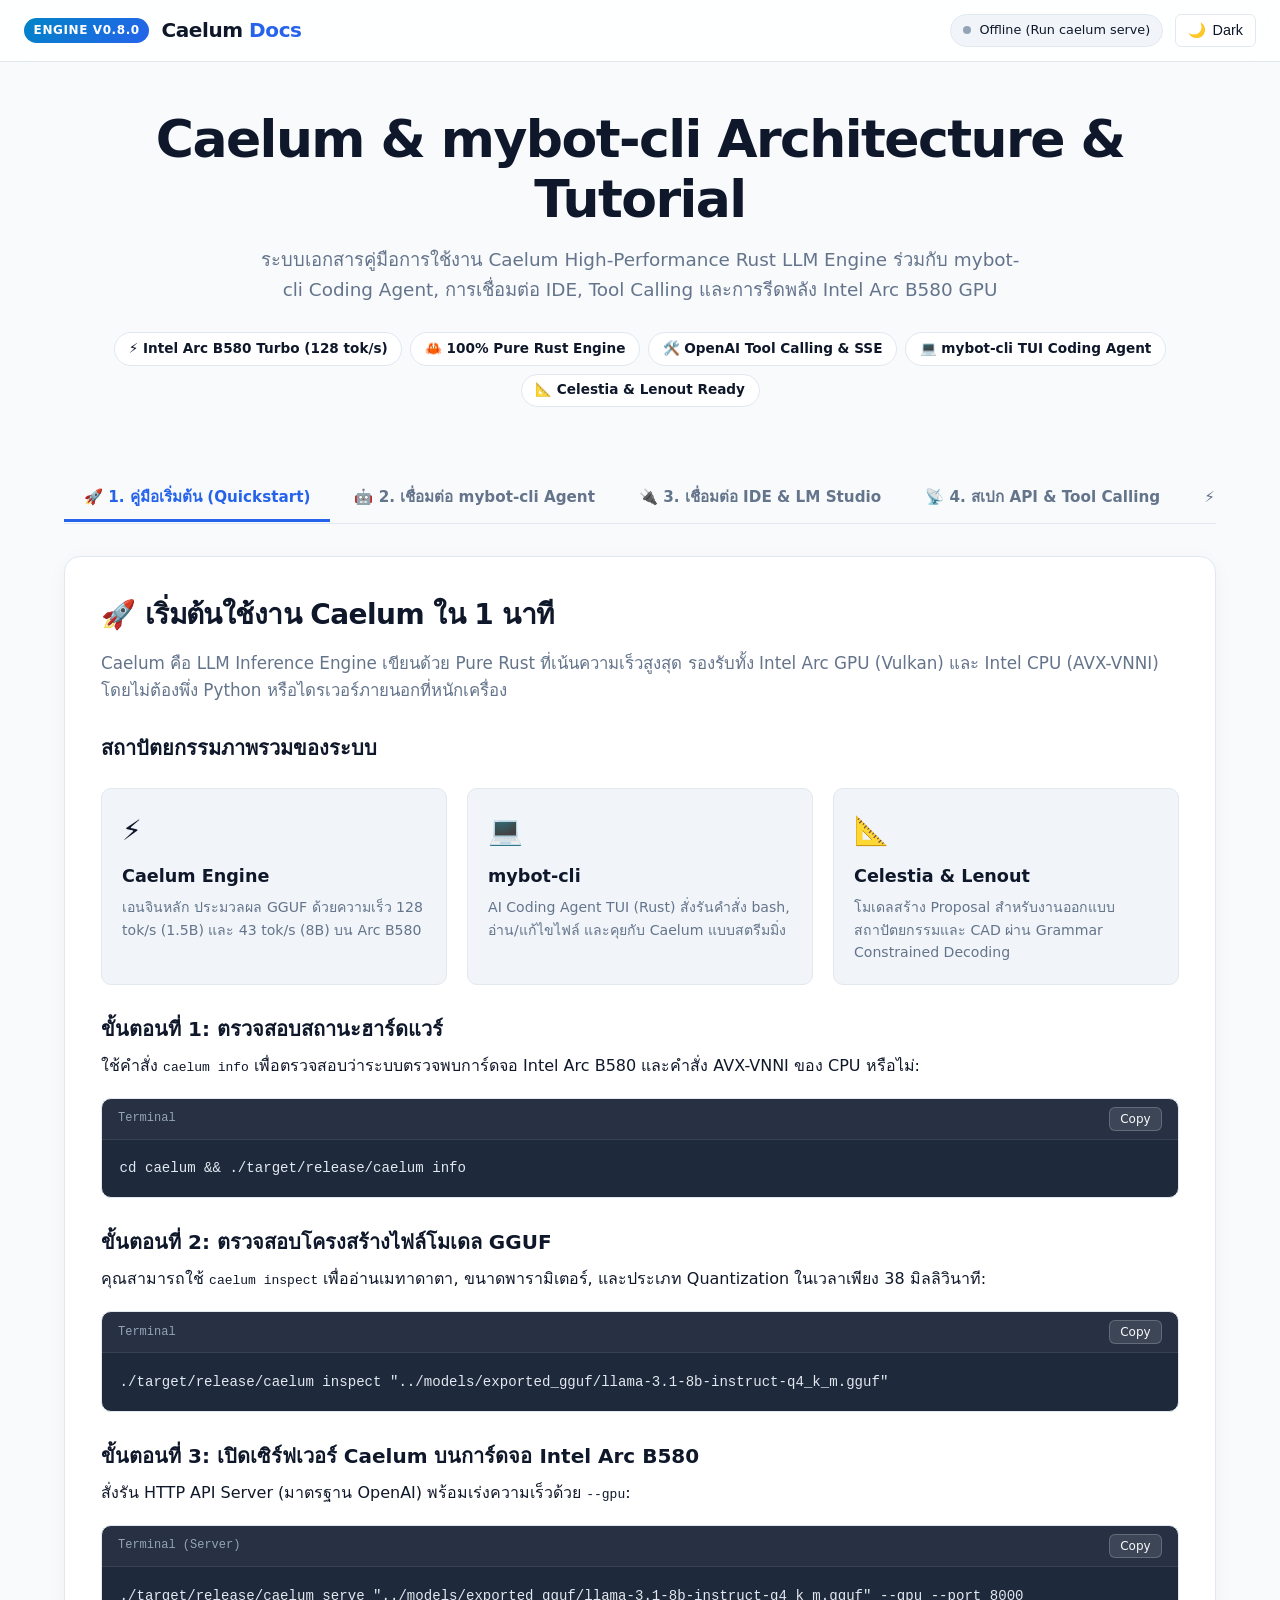
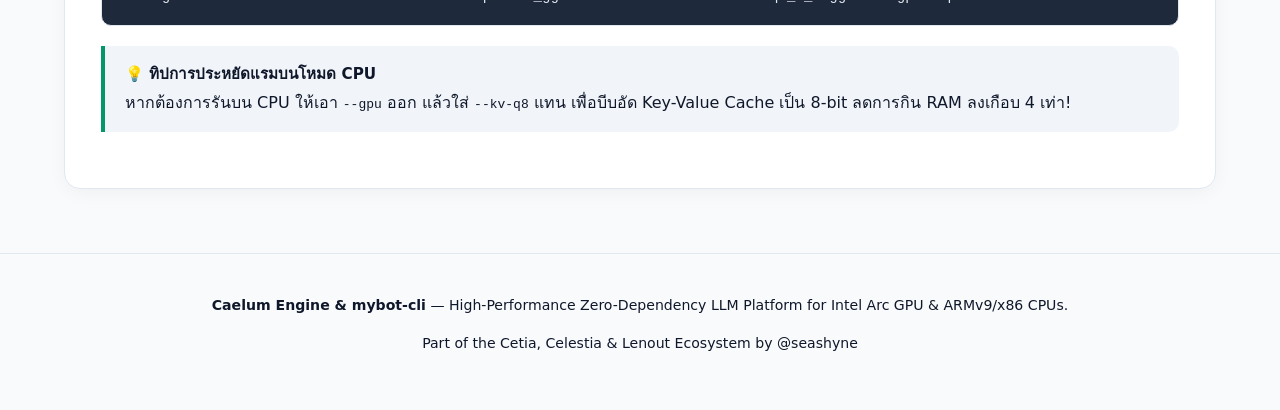
==== docs/index.html @ b551952c "feat(docs): add modern interactive web docs & playground at GET / and /docs" ====
<!DOCTYPE html>
<html lang="th">
<head>
  <meta charset="UTF-8">
  <meta name="viewport" content="width=device-width, initial-scale=1.0">
  <meta name="color-scheme" content="light dark">
  <title>Caelum & mybot-cli — ระบบเอกสารและคู่มือการใช้งาน (Docs & Tutorials)</title>
  <style>
    /* -------------------------------------------------------------
       Modern Web Guidance Compliant Styles:
       - color-scheme: light dark
       - light-dark() CSS functional tokens with custom fallbacks
       - Accessible tablist with pseudo-element indicator
       - Responsive layout, modern system typography
    ------------------------------------------------------------- */
    :root {
      --color-bg-light: #f8fafc;
      --color-bg-dark: #090d16;
      --color-surface-light: #ffffff;
      --color-surface-dark: #111827;
      --color-surface-muted-light: #f1f5f9;
      --color-surface-muted-dark: #1e293b;
      --color-border-light: #e2e8f0;
      --color-border-dark: #334155;
      
      --color-text-light: #0f172a;
      --color-text-dark: #f8fafc;
      --color-text-muted-light: #64748b;
      --color-text-muted-dark: #94a3b8;

      --color-brand-light: #2563eb;
      --color-brand-dark: #38bdf8;
      --color-accent-light: #059669;
      --color-accent-dark: #34d399;
      --color-code-bg-light: #1e293b;
      --color-code-bg-dark: #050811;

      color-scheme: light dark;
      --bg: light-dark(var(--color-bg-light), var(--color-bg-dark));
      --surface: light-dark(var(--color-surface-light), var(--color-surface-dark));
      --surface-muted: light-dark(var(--color-surface-muted-light), var(--color-surface-muted-dark));
      --border: light-dark(var(--color-border-light), var(--color-border-dark));
      --text: light-dark(var(--color-text-light), var(--color-text-dark));
      --text-muted: light-dark(var(--color-text-muted-light), var(--color-text-muted-dark));
      --brand: light-dark(var(--color-brand-light), var(--color-brand-dark));
      --accent: light-dark(var(--color-accent-light), var(--color-accent-dark));
      --code-bg: light-dark(var(--color-code-bg-light), var(--color-code-bg-dark));
      
      --radius-sm: 6px;
      --radius-md: 10px;
      --radius-lg: 16px;
      --font-sans: system-ui, -apple-system, BlinkMacSystemFont, 'Segoe UI', Roboto, 'Sukhumvit Set', 'Kanit', sans-serif;
      --font-mono: 'JetBrains Mono', 'Fira Code', ui-monospace, SFMono-Regular, Menlo, Monaco, Consolas, monospace;
    }

    [data-theme="light"] {
      color-scheme: light;
      --bg: var(--color-bg-light);
      --surface: var(--color-surface-light);
      --surface-muted: var(--color-surface-muted-light);
      --border: var(--color-border-light);
      --text: var(--color-text-light);
      --text-muted: var(--color-text-muted-light);
      --brand: var(--color-brand-light);
      --accent: var(--color-accent-light);
      --code-bg: var(--color-code-bg-light);
    }

    [data-theme="dark"] {
      color-scheme: dark;
      --bg: var(--color-bg-dark);
      --surface: var(--color-surface-dark);
      --surface-muted: var(--color-surface-muted-dark);
      --border: var(--color-border-dark);
      --text: var(--color-text-dark);
      --text-muted: var(--color-text-muted-dark);
      --brand: var(--color-brand-dark);
      --accent: var(--color-accent-dark);
      --code-bg: var(--color-code-bg-dark);
    }

    * {
      box-sizing: border-box;
      margin: 0;
      padding: 0;
    }

    body {
      background-color: var(--bg);
      color: var(--text);
      font-family: var(--font-sans);
      line-height: 1.6;
      -webkit-font-smoothing: antialiased;
      overflow-x: hidden;
    }

    /* Scrollbars */
    :root {
      --scrollbar-thumb: light-dark(#94a3b8, #475569);
      --scrollbar-track: light-dark(#f1f5f9, #0f172a);
      scrollbar-color: var(--scrollbar-thumb) var(--scrollbar-track);
    }

    /* Header Nav */
    header {
      position: sticky;
      top: 0;
      z-index: 50;
      backdrop-filter: blur(12px);
      -webkit-backdrop-filter: blur(12px);
      background-color: light-dark(rgba(255, 255, 255, 0.85), rgba(17, 24, 39, 0.85));
      border-bottom: 1px solid var(--border);
      padding: 0.85rem 1.5rem;
      display: flex;
      align-items: center;
      justify-content: space-between;
      gap: 1rem;
    }

    .brand-wrap {
      display: flex;
      align-items: center;
      gap: 0.75rem;
      text-decoration: none;
      color: inherit;
    }

    .brand-badge {
      font-size: 0.75rem;
      font-weight: 700;
      letter-spacing: 0.05em;
      text-transform: uppercase;
      padding: 0.2rem 0.6rem;
      border-radius: 9999px;
      background: linear-gradient(135deg, #0284c7, #2563eb);
      color: white;
    }

    .brand-title {
      font-size: 1.25rem;
      font-weight: 800;
      letter-spacing: -0.02em;
      display: flex;
      align-items: center;
      gap: 0.4rem;
    }

    .brand-title span {
      color: var(--brand);
    }

    .header-actions {
      display: flex;
      align-items: center;
      gap: 0.75rem;
    }

    .live-status {
      display: flex;
      align-items: center;
      gap: 0.5rem;
      font-size: 0.8rem;
      padding: 0.35rem 0.75rem;
      border-radius: 9999px;
      background-color: var(--surface-muted);
      border: 1px solid var(--border);
    }

    .status-dot {
      width: 8px;
      height: 8px;
      border-radius: 50%;
      background-color: #94a3b8;
    }

    .status-dot.online {
      background-color: #10b981;
      box-shadow: 0 0 8px #10b981;
    }

    .theme-toggle-btn {
      background: none;
      border: 1px solid var(--border);
      color: var(--text);
      cursor: pointer;
      padding: 0.45rem 0.75rem;
      border-radius: var(--radius-sm);
      font-size: 0.9rem;
      display: flex;
      align-items: center;
      gap: 0.4rem;
      background-color: var(--surface);
      transition: background-color 0.2s, border-color 0.2s;
    }
    .theme-toggle-btn:hover {
      background-color: var(--surface-muted);
    }

    /* Hero Banner */
    .hero {
      padding: 3rem 1.5rem 2rem;
      max-width: 1200px;
      margin: 0 auto;
      text-align: center;
    }

    .hero h1 {
      font-size: clamp(2rem, 5vw, 3.25rem);
      font-weight: 900;
      letter-spacing: -0.03em;
      line-height: 1.15;
      margin-bottom: 1rem;
    }

    .hero p {
      font-size: 1.15rem;
      color: var(--text-muted);
      max-width: 760px;
      margin: 0 auto 1.75rem;
    }

    .hero-tags {
      display: flex;
      justify-content: center;
      flex-wrap: wrap;
      gap: 0.5rem;
      margin-bottom: 2rem;
    }

    .hero-tag {
      font-size: 0.85rem;
      font-weight: 600;
      padding: 0.3rem 0.85rem;
      border-radius: 9999px;
      background-color: var(--surface);
      border: 1px solid var(--border);
    }

    /* Main Container & Layout */
    .container {
      max-width: 1200px;
      margin: 0 auto;
      padding: 0 1.5rem 4rem;
    }

    /* Tabbed Navigation (Modern Web Guidance Compliant) */
    .tabs-wrapper {
      margin-bottom: 2rem;
    }

    [role="tablist"] {
      display: flex;
      gap: 0.25rem;
      border-bottom: 1px solid var(--border);
      overflow-x: auto;
      scrollbar-width: none;
      padding-bottom: 1px;
    }
    [role="tablist"]::-webkit-scrollbar {
      display: none;
    }

    [role="tab"] {
      position: relative;
      background: none;
      border: none;
      color: var(--text-muted);
      font-family: inherit;
      font-size: 0.95rem;
      font-weight: 600;
      padding: 0.85rem 1.25rem;
      cursor: pointer;
      white-space: nowrap;
      transition: color 0.15s ease;
      border-radius: var(--radius-sm) var(--radius-sm) 0 0;
    }

    [role="tab"]:hover {
      color: var(--text);
    }

    [role="tab"][aria-selected="true"] {
      color: var(--brand);
    }

    /* WCAG 1.4.1 Compliant Underline (Border pseudo-element) */
    [role="tab"][aria-selected="true"]::after {
      content: "";
      position: absolute;
      inset: auto 0 0;
      border-block-end: 3px solid var(--brand);
    }

    /* Tab Panels */
    [role="tabpanel"] {
      display: block;
    }
    [role="tabpanel"][hidden] {
      display: none;
    }

    .panel-inner {
      background-color: var(--surface);
      border: 1px solid var(--border);
      border-radius: var(--radius-lg);
      padding: 2.25rem;
      box-shadow: 0 4px 20px -2px rgba(0, 0, 0, 0.05);
    }

    /* Content Typography & Elements */
    h2 {
      font-size: 1.75rem;
      font-weight: 800;
      margin-bottom: 0.75rem;
      letter-spacing: -0.02em;
    }

    h3 {
      font-size: 1.25rem;
      font-weight: 700;
      margin: 1.75rem 0 0.5rem;
      display: flex;
      align-items: center;
      gap: 0.5rem;
    }

    p {
      margin-bottom: 1rem;
      color: var(--text);
    }

    .lead-text {
      font-size: 1.05rem;
      color: var(--text-muted);
      margin-bottom: 1.5rem;
    }

    ul, ol {
      margin-left: 1.5rem;
      margin-bottom: 1.25rem;
    }
    li {
      margin-bottom: 0.4rem;
    }

    /* Code Blocks with Copy Button */
    .code-box {
      position: relative;
      margin: 1.2rem 0;
      border-radius: var(--radius-md);
      background-color: var(--code-bg);
      border: 1px solid var(--border);
      overflow: hidden;
    }

    .code-header {
      display: flex;
      align-items: center;
      justify-content: space-between;
      padding: 0.5rem 1rem;
      background-color: rgba(255, 255, 255, 0.04);
      border-bottom: 1px solid rgba(255, 255, 255, 0.08);
      font-family: var(--font-mono);
      font-size: 0.75rem;
      color: #94a3b8;
    }

    .code-box pre {
      padding: 1.1rem;
      overflow-x: auto;
      font-family: var(--font-mono);
      font-size: 0.88rem;
      line-height: 1.6;
      color: #e2e8f0;
    }

    .copy-btn {
      background: rgba(255, 255, 255, 0.1);
      border: 1px solid rgba(255, 255, 255, 0.2);
      color: #f8fafc;
      font-size: 0.75rem;
      font-family: var(--font-sans);
      padding: 0.25rem 0.65rem;
      border-radius: var(--radius-sm);
      cursor: pointer;
      transition: all 0.15s ease;
    }
    .copy-btn:hover {
      background: rgba(255, 255, 255, 0.2);
    }
    .copy-btn.copied {
      background: #10b981;
      border-color: #10b981;
      color: white;
    }

    /* Info Callouts / Notes */
    .callout {
      border-left: 4px solid var(--brand);
      background-color: var(--surface-muted);
      padding: 1rem 1.25rem;
      border-radius: 0 var(--radius-md) var(--radius-md) 0;
      margin: 1.25rem 0;
    }
    .callout.tip {
      border-left-color: var(--accent);
    }
    .callout.warning {
      border-left-color: #f59e0b;
    }
    .callout-title {
      font-weight: 700;
      font-size: 0.95rem;
      margin-bottom: 0.25rem;
    }

    /* Tables */
    .table-wrap {
      overflow-x: auto;
      margin: 1.5rem 0;
      border: 1px solid var(--border);
      border-radius: var(--radius-md);
    }
    table {
      width: 100%;
      border-collapse: collapse;
      font-size: 0.92rem;
      text-align: left;
    }
    th, td {
      padding: 0.85rem 1rem;
      border-bottom: 1px solid var(--border);
    }
    th {
      background-color: var(--surface-muted);
      font-weight: 700;
    }
    tr:last-child td {
      border-bottom: none;
    }

    /* Cards Grid */
    .cards-grid {
      display: grid;
      grid-template-columns: repeat(auto-fit, minmax(280px, 1fr));
      gap: 1.25rem;
      margin: 1.5rem 0;
    }

    .card {
      background-color: var(--surface-muted);
      border: 1px solid var(--border);
      border-radius: var(--radius-md);
      padding: 1.25rem;
      transition: transform 0.2s, box-shadow 0.2s;
    }
    .card:hover {
      transform: translateY(-2px);
      box-shadow: 0 6px 16px -2px rgba(0, 0, 0, 0.08);
    }
    .card-icon {
      font-size: 1.75rem;
      margin-bottom: 0.5rem;
    }
    .card-title {
      font-weight: 700;
      font-size: 1.1rem;
      margin-bottom: 0.4rem;
    }
    .card-desc {
      font-size: 0.88rem;
      color: var(--text-muted);
    }

    /* Live Playground Tab Styles */
    .playground-box {
      display: grid;
      grid-template-columns: 1fr 1fr;
      gap: 1.5rem;
      margin-top: 1.5rem;
    }
    @media (max-width: 860px) {
      .playground-box {
        grid-template-columns: 1fr;
      }
    }

    .pg-form {
      display: flex;
      flex-direction: column;
      gap: 1rem;
    }
    .pg-label {
      font-size: 0.85rem;
      font-weight: 700;
      color: var(--text-muted);
      text-transform: uppercase;
      letter-spacing: 0.05em;
    }
    .pg-input, .pg-textarea {
      width: 100%;
      padding: 0.75rem;
      border-radius: var(--radius-sm);
      border: 1px solid var(--border);
      background-color: var(--surface-muted);
      color: var(--text);
      font-family: inherit;
      font-size: 0.95rem;
    }
    .pg-textarea {
      min-height: 120px;
      resize: vertical;
      font-family: var(--font-mono);
      font-size: 0.88rem;
    }
    .pg-btn {
      background: linear-gradient(135deg, #2563eb, #0284c7);
      color: white;
      border: none;
      padding: 0.8rem 1.5rem;
      border-radius: var(--radius-sm);
      font-weight: 700;
      cursor: pointer;
      display: flex;
      align-items: center;
      justify-content: center;
      gap: 0.5rem;
      transition: opacity 0.2s;
    }
    .pg-btn:hover {
      opacity: 0.9;
    }
    .pg-btn:disabled {
      opacity: 0.5;
      cursor: not-allowed;
    }

    .pg-output {
      display: flex;
      flex-direction: column;
      background-color: var(--code-bg);
      border: 1px solid var(--border);
      border-radius: var(--radius-md);
      padding: 1rem;
      min-height: 250px;
      max-height: 420px;
      overflow-y: auto;
      color: #f8fafc;
      font-family: var(--font-mono);
      font-size: 0.88rem;
      white-space: pre-wrap;
    }

    .badge-pill {
      display: inline-block;
      padding: 0.2rem 0.5rem;
      border-radius: 4px;
      font-size: 0.75rem;
      font-weight: 700;
      background-color: rgba(37, 99, 235, 0.15);
      color: var(--brand);
    }
    .badge-pill.green {
      background-color: rgba(16, 185, 129, 0.15);
      color: var(--accent);
    }

    /* Footer */
    footer {
      border-top: 1px solid var(--border);
      padding: 2.5rem 1.5rem;
      text-align: center;
      font-size: 0.88rem;
      color: var(--text-muted);
    }
  </style>
</head>
<body>

  <!-- Header -->
  <header>
    <a href="#" class="brand-wrap">
      <span class="brand-badge">Engine v0.8.0</span>
      <div class="brand-title">Caelum <span>Docs</span></div>
    </a>
    <div class="header-actions">
      <div class="live-status" id="server-status-pill">
        <span class="status-dot" id="status-dot"></span>
        <span id="status-text">Checking Caelum...</span>
      </div>
      <button type="button" class="theme-toggle-btn" id="theme-btn" aria-label="Toggle theme">
        <span id="theme-icon">🌙</span> <span id="theme-text">Dark</span>
      </button>
    </div>
  </header>

  <!-- Hero -->
  <section class="hero">
    <h1>Caelum & mybot-cli Architecture & Tutorial</h1>
    <p>ระบบเอกสารคู่มือการใช้งาน Caelum High-Performance Rust LLM Engine ร่วมกับ mybot-cli Coding Agent, การเชื่อมต่อ IDE, Tool Calling และการรีดพลัง Intel Arc B580 GPU</p>
    <div class="hero-tags">
      <span class="hero-tag">⚡ Intel Arc B580 Turbo (128 tok/s)</span>
      <span class="hero-tag">🦀 100% Pure Rust Engine</span>
      <span class="hero-tag">🛠️ OpenAI Tool Calling & SSE</span>
      <span class="hero-tag">💻 mybot-cli TUI Coding Agent</span>
      <span class="hero-tag">📐 Celestia & Lenout Ready</span>
    </div>
  </section>

  <!-- Main Tabs Interface -->
  <main class="container">
    <div class="tabs-wrapper">
      <div role="tablist" aria-label="Documentation Navigation">
        <button type="button" role="tab" id="tab-quickstart" aria-selected="true" focusgroupstart>🚀 1. คู่มือเริ่มต้น (Quickstart)</button>
        <button type="button" role="tab" id="tab-mybot" aria-selected="false">🤖 2. เชื่อมต่อ mybot-cli Agent</button>
        <button type="button" role="tab" id="tab-ides" aria-selected="false">🔌 3. เชื่อมต่อ IDE & LM Studio</button>
        <button type="button" role="tab" id="tab-api" aria-selected="false">📡 4. สเปก API & Tool Calling</button>
        <button type="button" role="tab" id="tab-gpu" aria-selected="false">⚡ 5. เทคนิค Intel Arc B580</button>
        <button type="button" role="tab" id="tab-playground" aria-selected="false">🧪 6. Live API Playground</button>
      </div>
    </div>

    <!-- Panel 1: Quickstart -->
    <div role="tabpanel" id="panel-quickstart" aria-labelledby="tab-quickstart">
      <div class="panel-inner">
        <h2>🚀 เริ่มต้นใช้งาน Caelum ใน 1 นาที</h2>
        <p class="lead-text">Caelum คือ LLM Inference Engine เขียนด้วย Pure Rust ที่เน้นความเร็วสูงสุด รองรับทั้ง Intel Arc GPU (Vulkan) และ Intel CPU (AVX-VNNI) โดยไม่ต้องพึ่ง Python หรือไดรเวอร์ภายนอกที่หนักเครื่อง</p>

        <h3>สถาปัตยกรรมภาพรวมของระบบ</h3>
        <div class="cards-grid">
          <div class="card">
            <div class="card-icon">⚡</div>
            <div class="card-title">Caelum Engine</div>
            <div class="card-desc">เอนจินหลัก ประมวลผล GGUF ด้วยความเร็ว 128 tok/s (1.5B) และ 43 tok/s (8B) บน Arc B580</div>
          </div>
          <div class="card">
            <div class="card-icon">💻</div>
            <div class="card-title">mybot-cli</div>
            <div class="card-desc">AI Coding Agent TUI (Rust) สั่งรันคำสั่ง bash, อ่าน/แก้ไขไฟล์ และคุยกับ Caelum แบบสตรีมมิ่ง</div>
          </div>
          <div class="card">
            <div class="card-icon">📐</div>
            <div class="card-title">Celestia & Lenout</div>
            <div class="card-desc">โมเดลสร้าง Proposal สำหรับงานออกแบบสถาปัตยกรรมและ CAD ผ่าน Grammar Constrained Decoding</div>
          </div>
        </div>

        <h3>ขั้นตอนที่ 1: ตรวจสอบสถานะฮาร์ดแวร์</h3>
        <p>ใช้คำสั่ง <code>caelum info</code> เพื่อตรวจสอบว่าระบบตรวจพบการ์ดจอ Intel Arc B580 และคำสั่ง AVX-VNNI ของ CPU หรือไม่:</p>
        <div class="code-box">
          <div class="code-header">
            <span>Terminal</span>
            <button type="button" class="copy-btn" data-code="cd caelum && ./target/release/caelum info">Copy</button>
          </div>
          <pre>cd caelum && ./target/release/caelum info</pre>
        </div>

        <h3>ขั้นตอนที่ 2: ตรวจสอบโครงสร้างไฟล์โมเดล GGUF</h3>
        <p>คุณสามารถใช้ <code>caelum inspect</code> เพื่ออ่านเมทาดาตา, ขนาดพารามิเตอร์, และประเภท Quantization ในเวลาเพียง 38 มิลลิวินาที:</p>
        <div class="code-box">
          <div class="code-header">
            <span>Terminal</span>
            <button type="button" class="copy-btn" data-code="./target/release/caelum inspect &quot;../models/exported_gguf/llama-3.1-8b-instruct-q4_k_m.gguf&quot;">Copy</button>
          </div>
          <pre>./target/release/caelum inspect "../models/exported_gguf/llama-3.1-8b-instruct-q4_k_m.gguf"</pre>
        </div>

        <h3>ขั้นตอนที่ 3: เปิดเซิร์ฟเวอร์ Caelum บนการ์ดจอ Intel Arc B580</h3>
        <p>สั่งรัน HTTP API Server (มาตรฐาน OpenAI) พร้อมเร่งความเร็วด้วย <code>--gpu</code>:</p>
        <div class="code-box">
          <div class="code-header">
            <span>Terminal (Server)</span>
            <button type="button" class="copy-btn" data-code="./target/release/caelum serve &quot;../models/exported_gguf/llama-3.1-8b-instruct-q4_k_m.gguf&quot; --gpu --port 8000">Copy</button>
          </div>
          <pre>./target/release/caelum serve "../models/exported_gguf/llama-3.1-8b-instruct-q4_k_m.gguf" --gpu --port 8000</pre>
        </div>
        <div class="callout tip">
          <div class="callout-title">💡 ทิปการประหยัดแรมบนโหมด CPU</div>
          หากต้องการรันบน CPU ให้เอา <code>--gpu</code> ออก แล้วใส่ <code>--kv-q8</code> แทน เพื่อบีบอัด Key-Value Cache เป็น 8-bit ลดการกิน RAM ลงเกือบ 4 เท่า!
        </div>
      </div>
    </div>

    <!-- Panel 2: mybot-cli -->
    <div role="tabpanel" id="panel-mybot" aria-labelledby="tab-mybot" hidden>
      <div class="panel-inner">
        <h2>🤖 การใช้งานร่วมกับ mybot-cli (Local AI Coding Agent)</h2>
        <p class="lead-text">เมื่อจับคู่ <strong>Caelum Engine</strong> เข้ากับ <strong>mybot-cli</strong> คุณจะได้สแต็ก AI Coding Agent ที่เป็น <strong>100% Pure Rust</strong> ทั้งหมด ทำงานแบบออฟไลน์ 100% ไม่เสียค่า Token และปลอดภัยต่อข้อมูลของคุณ</p>

        <h3>ขั้นตอนการเชื่อมต่อใน 2 สเต็ป</h3>
        <ol>
          <li><strong>ตั้งค่า Provider ใน <code>~/.mybot/config.toml</code>:</strong></li>
        </ol>
        <div class="code-box">
          <div class="code-header">
            <span>~/.mybot/config.toml</span>
            <button type="button" class="copy-btn" data-code="[providers.caelum]
kind = &quot;openai&quot;
base_url = &quot;http://127.0.0.1:8000/v1&quot;
model = &quot;llama-3.1-8b-instruct&quot;">Copy</button>
          </div>
          <pre>[providers.caelum]
kind = "openai"
base_url = "http://127.0.0.1:8000/v1"
model = "llama-3.1-8b-instruct"</pre>
        </div>

        <ol start="2">
          <li><strong>เปิดใช้งาน mybot ในโฟลเดอร์โปรเจกต์ของคุณ:</strong></li>
        </ol>
        <div class="code-box">
          <div class="code-header">
            <span>Terminal</span>
            <button type="button" class="copy-btn" data-code="mybot --model caelum/llama-3.1-8b-instruct">Copy</button>
          </div>
          <pre>mybot --model caelum/llama-3.1-8b-instruct</pre>
        </div>

        <h3>ความสามารถเด่นเมื่อใช้งาน Caelum + mybot</h3>
        <ul>
          <li><strong>Agentic Tool Calling:</strong> Caelum รองรับ OpenAI Function Calling เต็มรูปแบบ ทำให้ <code>mybot</code> สามารถสั่ง <code>read</code>, <code>write</code>, <code>edit</code>, และ <code>bash</code> ในเครื่องได้แบบอัตโนมัติ</li>
          <li><strong>Interactive TUI:</strong> หน้าจอเทอร์มินัลสวยงามด้วย Ratatui พร้อม Syntax Highlighting สำหรับบล็อกโค้ด</li>
          <li><strong>Context Compaction:</strong> พิมพ์ <code>/compact</code> เมื่อคุยยาว เพื่อให้โมเดลสรุปบริบทและลดขนาด Session</li>
          <li><strong>MCP Protocol:</strong> รองรับการเชื่อมต่อกับ Model Context Protocol Servers ภายนอกได้ทันที</li>
        </ul>
      </div>
    </div>

    <!-- Panel 3: IDEs & LM Studio -->
    <div role="tabpanel" id="panel-ides" aria-labelledby="tab-ides" hidden>
      <div class="panel-inner">
        <h2>🔌 การเชื่อมต่อ IDEs, Cline, WebUI และ LM Studio</h2>
        <p class="lead-text">Caelum ปฏิบัติตามมาตรฐาน OpenAI API Specification 100% จึงสามารถนำไปเชื่อมต่อกับโปรแกรมหรือเครื่องมือพัฒนาซอฟต์แวร์ได้ทันที</p>

        <h3>1. เชื่อมต่อกับ Cline / Roo Code / OpenCode / Continue.dev</h3>
        <p>ในหน้าตั้งค่า Provider ของ Extension ใน VS Code หรือ IDE:</p>
        <div class="table-wrap">
          <table>
            <thead>
              <tr>
                <th>ฟิลด์ตั้งค่า</th>
                <th>ค่าที่ต้องระบุ</th>
                <th>คำอธิบาย</th>
              </tr>
            </thead>
            <tbody>
              <tr>
                <td><strong>API Provider</strong></td>
                <td><code>OpenAI Compatible</code></td>
                <td>เลือกโหมดมาตรฐาน OpenAI</td>
              </tr>
              <tr>
                <td><strong>Base URL</strong></td>
                <td><code>http://127.0.0.1:8000/v1</code></td>
                <td>ที่อยู่เซิร์ฟเวอร์ Caelum (หรือพอร์ตที่คุณตั้ง)</td>
              </tr>
              <tr>
                <td><strong>API Key</strong></td>
                <td><code>not-needed</code></td>
                <td>ใส่อะไรก็ได้ Caelum ไม่บังคับคีย์ภายในเครื่อง</td>
              </tr>
              <tr>
                <td><strong>Model ID</strong></td>
                <td><code>llama-3.1-8b</code></td>
                <td>ระบุชื่อโมเดลที่ต้องการ</td>
              </tr>
            </tbody>
          </table>
        </div>

        <h3>2. ใช้งานแทน LM Studio Local Server (พอร์ต 1234)</h3>
        <p>หากคุณมีโปรแกรมที่เคยตั้งค่าเชื่อมต่อกับ LM Studio ที่พอร์ต <code>1234</code> คุณสามารถสั่งให้ Caelum รันแทนที่ได้ทันที:</p>
        <div class="code-box">
          <div class="code-header">
            <span>Terminal</span>
            <button type="button" class="copy-btn" data-code="./target/release/caelum serve &quot;/run/media/seashyne/Project/My Artificial Intelligence/Chat AI/LM Studio/Models/lmstudio-community/Qwen3.5-9B-GGUF/Qwen3.5-9B-Q4_K_M.gguf&quot; --gpu --port 1234">Copy</button>
          </div>
          <pre>./target/release/caelum serve "/run/media/seashyne/Project/My Artificial Intelligence/Chat AI/LM Studio/Models/lmstudio-community/Qwen3.5-9B-GGUF/Qwen3.5-9B-Q4_K_M.gguf" --gpu --port 1234</pre>
        </div>

        <h3>3. เชื่อมต่อผ่าน Python (OpenAI Official SDK)</h3>
        <div class="code-box">
          <div class="code-header">
            <span>python_client.py</span>
            <button type="button" class="copy-btn" data-code="from openai import OpenAI

client = OpenAI(base_url=&quot;http://127.0.0.1:8000/v1&quot;, api_key=&quot;not-needed&quot;)

stream = client.chat.completions.create(
    model=&quot;llama-3.1-8b&quot;,
    messages=[{&quot;role&quot;: &quot;user&quot;, &quot;content&quot;: &quot;เขียนตัวอย่างโค้ด Rust สำหรับ Multi-threading&quot;}],
    stream=True,
)

for chunk in stream:
    print(chunk.choices[0].delta.content or &quot;&quot;, end=&quot;&quot;, flush=True)">Copy</button>
          </div>
          <pre>from openai import OpenAI

client = OpenAI(base_url="http://127.0.0.1:8000/v1", api_key="not-needed")

stream = client.chat.completions.create(
    model="llama-3.1-8b",
    messages=[{"role": "user", "content": "เขียนตัวอย่างโค้ด Rust สำหรับ Multi-threading"}],
    stream=True,
)

for chunk in stream:
    print(chunk.choices[0].delta.content or "", end="", flush=True)</pre>
        </div>
      </div>
    </div>

    <!-- Panel 4: API Specification -->
    <div role="tabpanel" id="panel-api" aria-labelledby="tab-api" hidden>
      <div class="panel-inner">
        <h2>📡 สเปก API Endpoints & Tool Calling</h2>
        <p class="lead-text">รายละเอียด Endpoint ทั้งหมดที่ Caelum ให้บริการ พร้อมโครงสร้าง Request / Response ตามมาตรฐานสากล</p>

        <h3>1. GET <code>/health</code></h3>
        <p>ตรวจสอบความสมบูรณ์ของระบบ ฮาร์ดแวร์ที่กำลังรัน และสถานะ KV Cache:</p>
        <div class="code-box">
          <div class="code-header">
            <span>Response JSON</span>
          </div>
          <pre>{
  "status": "healthy",
  "engine": "caelum-rs",
  "version": "0.8.0",
  "model": "Meta-Llama-3.1-8B-Instruct",
  "architecture": "llama",
  "template": "llama3",
  "kernel": "wgpu Intel(R) Arc(tm) B580 Graphics (BMG G21) (Vulkan, DiscreteGpu)",
  "kv_mode": "F16",
  "threads": 6,
  "timestamp": 1732426300
}</pre>
        </div>

        <h3>2. POST <code>/v1/chat/completions</code> (พร้อม Tool Calling)</h3>
        <p>ส่งคำขอสร้างข้อความ หรือแนบ Tools เพื่อให้โมเดลเลือกเรียกเครื่องมือ:</p>
        <div class="code-box">
          <div class="code-header">
            <span>Request JSON</span>
            <button type="button" class="copy-btn" data-code="{
  &quot;model&quot;: &quot;llama-3.1-8b&quot;,
  &quot;messages&quot;: [
    {&quot;role&quot;: &quot;user&quot;, &quot;content&quot;: &quot;เช็คสภาพอากาศที่กรุงเทพฯ ตอนนี้ให้หน่อย&quot;}
  ],
  &quot;tools&quot;: [
    {
      &quot;type&quot;: &quot;function&quot;,
      &quot;function&quot;: {
        &quot;name&quot;: &quot;get_weather&quot;,
        &quot;description&quot;: &quot;Get current weather for location&quot;,
        &quot;parameters&quot;: {
          &quot;type&quot;: &quot;object&quot;,
          &quot;properties&quot;: {
            &quot;location&quot;: {&quot;type&quot;: &quot;string&quot;}
          },
          &quot;required&quot;: [&quot;location&quot;]
        }
      }
    }
  ],
  &quot;stream&quot;: true
}">Copy</button>
          </div>
          <pre>{
  "model": "llama-3.1-8b",
  "messages": [
    {"role": "user", "content": "เช็คสภาพอากาศที่กรุงเทพฯ ตอนนี้ให้หน่อย"}
  ],
  "tools": [
    {
      "type": "function",
      "function": {
        "name": "get_weather",
        "description": "Get current weather for location",
        "parameters": {
          "type": "object",
          "properties": {
            "location": {"type": "string"}
          },
          "required": ["location"]
        }
      }
    }
  ],
  "stream": true
}</pre>
        </div>

        <h3>3. POST <code>/v1/celestia/propose</code> (Strict JSON Proposals)</h3>
        <p>เอนด์พอยต์เฉพาะของระบบ Cetia/Lenout สำหรับบังคับให้โมเดลสร้างผลลัพธ์ตามโครงสร้าง JSON Schema 100%:</p>
        <div class="code-box">
          <div class="code-header">
            <span>curl</span>
            <button type="button" class="copy-btn" data-code="curl http://127.0.0.1:8000/v1/celestia/propose \
  -H &quot;Content-Type: application/json&quot; \
  -d '{&quot;mode&quot;: &quot;scene3d&quot;, &quot;prompt&quot;: &quot;สร้างห้องนั่งเล่นขนาด 4x5 เมตร มีโซฟาและโต๊ะกลาง&quot;}'">Copy</button>
          </div>
          <pre>curl http://127.0.0.1:8000/v1/celestia/propose \
  -H "Content-Type: application/json" \
  -d '{"mode": "scene3d", "prompt": "สร้างห้องนั่งเล่นขนาด 4x5 เมตร มีโซฟาและโต๊ะกลาง"}'</pre>
        </div>
      </div>
    </div>

    <!-- Panel 5: GPU Turbo -->
    <div role="tabpanel" id="panel-gpu" aria-labelledby="tab-gpu" hidden>
      <div class="panel-inner">
        <h2>⚡ เบื้องหลังความเร็วระดับ Turbo บน Intel Arc B580</h2>
        <p class="lead-text">ใน Caelum v0.8.0 มีการปรับจูน Kernel และสถาปัตยกรรมระดับฮาร์ดแวร์เพื่อรีดประสิทธิภาพการ์ดจอ Intel Arc B580 (Battlemage G21 12GB) ให้ทำงานได้เต็มขีดจำกัด</p>

        <div class="cards-grid">
          <div class="card">
            <div class="card-title">1. Subgroup Hardware Ops</div>
            <div class="card-desc">ใช้คำสั่ง <code>subgroupAdd</code> และ <code>subgroupMax</code> ของฮาร์ดแวร์ Intel BMG ตัดรอบ <code>workgroupBarrier()</code> ช่วยลด Latency ระดับไมโครวินาที</div>
          </div>
          <div class="card">
            <div class="card-title">2. 4-byte-aligned Q6_K</div>
            <div class="card-desc">จัดระเบียบบล็อก GGML 210B เป็น 212B (53 <code>u32</code>) ทำให้ GPU โหลด Memory ได้ 100% Coalesced วิ่งเต็มแบนด์วิดท์ <strong>306.4 GB/s</strong> (เร็วขึ้น 2.5×)</div>
          </div>
          <div class="card">
            <div class="card-title">3. Fused Kernels (-53%)</div>
            <div class="card-desc">ฟิวส์ QKV+Bias, SwiGLU FFN, และ Residual+RMSNorm รวมเป็นคำสั่งเดียว ลด GPU Command Dispatches จาก 478 เหลือเพียง 226 ครั้งต่อโทเคน</div>
          </div>
          <div class="card">
            <div class="card-title">4. Packed F16 KV Cache</div>
            <div class="card-desc">บีบอัด Key-Value Cache บน VRAM ให้เป็น Half-Precision F16 ประหยัดแรมการ์ดจอลง 50% และลด Memory Traffic ขณะ Decode</div>
          </div>
          <div class="card">
            <div class="card-title">5. Streaming DMA Uploads</div>
            <div class="card-desc">ทยอยส่งข้อมูลเข้าการ์ดจอทีละ 16 MiB พร้อม Per-layer Flush โหลด Llama-3.1 8B เสร็จใน 12.5 วินาที โดยไม่ทำให้ Host RAM บวมหรือแตะ Swap</div>
          </div>
        </div>

        <h3>ตารางเปรียบเทียบประสิทธิภาพบนเครื่องนี้</h3>
        <div class="table-wrap">
          <table>
            <thead>
              <tr>
                <th>โมเดลและขนาด</th>
                <th>Caelum v0.8.0 (Arc B580)</th>
                <th>llama.cpp Vulkan (LM Studio)</th>
                <th>การปรับปรุง</th>
              </tr>
            </thead>
            <tbody>
              <tr>
                <td><strong>Qwen2.5-Coder-1.5B (Q4_K_M)</strong></td>
                <td><span class="badge-pill green">128.5 tok/s</span></td>
                <td>~45.0 tok/s</td>
                <td><strong>2.85× เร็วกว่า</strong></td>
              </tr>
              <tr>
                <td><strong>Llama-3.1-8B-Instruct (Q4_K_M)</strong></td>
                <td><span class="badge-pill green">42.88 tok/s</span></td>
                <td>~20.5 tok/s</td>
                <td><strong>2.09× เร็วกว่า</strong></td>
              </tr>
              <tr>
                <td><strong>เวลาโหลดโมเดล 8B (Cold Load)</strong></td>
                <td><span class="badge-pill green">12.5 วินาที</span></td>
                <td>~35.0 วินาที</td>
                <td><strong>เร็วขึ้นเกือบ 3 เท่า</strong></td>
              </tr>
            </tbody>
          </table>
        </div>
      </div>
    </div>

    <!-- Panel 6: Live Playground -->
    <div role="tabpanel" id="panel-playground" aria-labelledby="tab-playground" hidden>
      <div class="panel-inner">
        <h2>🧪 Live API Playground</h2>
        <p class="lead-text">ทดสอบส่งคำขอ Prompt ไปยัง Caelum API Server ที่กำลังรันอยู่บนเครื่องของคุณแบบเรียลไทม์</p>

        <div class="playground-box">
          <div class="pg-form">
            <div>
              <label class="pg-label" for="pg-endpoint">API Server Endpoint</label>
              <input type="text" id="pg-endpoint" class="pg-input" value="http://127.0.0.1:8000/v1/chat/completions">
            </div>

            <div>
              <label class="pg-label" for="pg-prompt">User Prompt</label>
              <textarea id="pg-prompt" class="pg-textarea">เขียนฟังก์ชัน Rust ตรวจสอบข้อความ Palindrome สั้นๆ และรวดเร็ว</textarea>
            </div>

            <div style="display: flex; gap: 1rem;">
              <div style="flex: 1;">
                <label class="pg-label" for="pg-temp">Temperature (0.0 - 1.0)</label>
                <input type="number" id="pg-temp" class="pg-input" value="0.7" step="0.1" min="0" max="2">
              </div>
              <div style="flex: 1;">
                <label class="pg-label" for="pg-max-tokens">Max Tokens</label>
                <input type="number" id="pg-max-tokens" class="pg-input" value="256" step="64" min="16" max="2048">
              </div>
            </div>

            <button type="button" class="pg-btn" id="pg-send-btn">
              <span>⚡ ส่งคำขอไปยัง Caelum Engine</span>
            </button>
          </div>

          <div>
            <div style="display: flex; justify-content: space-between; align-items: center; margin-bottom: 0.5rem;">
              <span class="pg-label">Output & Streaming Response</span>
              <span id="pg-stats" style="font-size: 0.75rem; color: var(--accent); font-family: var(--font-mono);"></span>
            </div>
            <div class="pg-output" id="pg-output-box">// กดส่งคำขอเพื่อทดสอบการตอบกลับแบบเรียลไทม์...</div>
          </div>
        </div>
      </div>
    </div>

  </main>

  <!-- Footer -->
  <footer>
    <p><strong>Caelum Engine & mybot-cli</strong> — High-Performance Zero-Dependency LLM Platform for Intel Arc GPU & ARMv9/x86 CPUs.</p>
    <p style="margin-top: 0.35rem;">Part of the Cetia, Celestia & Lenout Ecosystem by @seashyne</p>
  </footer>

  <!-- Scripts: Tabs, Copying, Theme, Status Check, Playground -->
  <script>
    // 1. Modern Web Guidance Compliant Tab Navigation
    const tablist = document.querySelector('[role="tablist"]');
    const tabs = Array.from(tablist.querySelectorAll('[role="tab"]'));
    const panels = Array.from(document.querySelectorAll('[role="tabpanel"]'));

    function selectTab(targetTab) {
      tabs.forEach(tab => {
        const isSelected = tab === targetTab;
        tab.setAttribute('aria-selected', isSelected ? 'true' : 'false');
        tab.toggleAttribute('focusgroupstart', isSelected);
      });
      panels.forEach(panel => {
        const match = panel.getAttribute('aria-labelledby') === targetTab.id;
        panel.hidden = !match;
      });
    }

    tabs.forEach(tab => {
      tab.addEventListener('click', () => selectTab(tab));
      tab.addEventListener('keydown', (e) => {
        let index = tabs.indexOf(tab);
        if (e.key === 'ArrowRight') {
          index = (index + 1) % tabs.length;
          tabs[index].focus();
          selectTab(tabs[index]);
        } else if (e.key === 'ArrowLeft') {
          index = (index - 1 + tabs.length) % tabs.length;
          tabs[index].focus();
          selectTab(tabs[index]);
        }
      });
    });

    // 2. Dark/Light Theme Toggle
    const themeBtn = document.getElementById('theme-btn');
    const themeIcon = document.getElementById('theme-icon');
    const themeText = document.getElementById('theme-text');
    let currentTheme = localStorage.getItem('caelum-theme') || (window.matchMedia('(prefers-color-scheme: dark)').matches ? 'dark' : 'light');

    function applyTheme(theme) {
      currentTheme = theme;
      document.documentElement.setAttribute('data-theme', theme);
      themeIcon.textContent = theme === 'dark' ? '☀️' : '🌙';
      themeText.textContent = theme === 'dark' ? 'Light' : 'Dark';
      localStorage.setItem('caelum-theme', theme);
    }
    applyTheme(currentTheme);

    themeBtn.addEventListener('click', () => {
      applyTheme(currentTheme === 'dark' ? 'light' : 'dark');
    });

    // 3. Code Copy Buttons
    document.querySelectorAll('.copy-btn').forEach(btn => {
      btn.addEventListener('click', () => {
        const code = btn.getAttribute('data-code');
        if (code) {
          navigator.clipboard.writeText(code).then(() => {
            const original = btn.textContent;
            btn.textContent = 'Copied!';
            btn.classList.add('copied');
            setTimeout(() => {
              btn.textContent = original;
              btn.classList.remove('copied');
            }, 1800);
          });
        }
      });
    });

    // 4. Live Server Health Check
    async function checkServerHealth() {
      const statusPill = document.getElementById('server-status-pill');
      const dot = document.getElementById('status-dot');
      const text = document.getElementById('status-text');
      try {
        const base = window.location.origin.includes('8000') ? window.location.origin : 'http://127.0.0.1:8000';
        const res = await fetch(`${base}/health`, { signal: AbortSignal.timeout(1500) });
        if (res.ok) {
          const data = await res.json();
          dot.classList.add('online');
          text.textContent = `Online: ${data.model} (${data.kv_mode})`;
          return;
        }
      } catch (e) {}
      dot.classList.remove('online');
      text.textContent = 'Offline (Run caelum serve)';
    }
    checkServerHealth();
    setInterval(checkServerHealth, 5000);

    // 5. Live Interactive Playground
    const pgSendBtn = document.getElementById('pg-send-btn');
    const pgOutputBox = document.getElementById('pg-output-box');
    const pgStats = document.getElementById('pg-stats');

    pgSendBtn.addEventListener('click', async () => {
      const endpoint = document.getElementById('pg-endpoint').value.trim();
      const prompt = document.getElementById('pg-prompt').value.trim();
      const temp = parseFloat(document.getElementById('pg-temp').value) || 0.7;
      const maxTokens = parseInt(document.getElementById('pg-max-tokens').value) || 256;

      if (!prompt) return;

      pgSendBtn.disabled = true;
      pgOutputBox.textContent = 'Connecting to Caelum Engine...\n';
      pgStats.textContent = '';
      const startTime = performance.now();
      let tokenCount = 0;

      try {
        const res = await fetch(endpoint, {
          method: 'POST',
          headers: { 'Content-Type': 'application/json' },
          body: JSON.stringify({
            messages: [{ role: 'user', content: prompt }],
            temperature: temp,
            max_tokens: maxTokens,
            stream: true
          })
        });

        if (!res.ok) {
          const errText = await res.text();
          pgOutputBox.textContent = `Error ${res.status}: ${errText}`;
          pgSendBtn.disabled = false;
          return;
        }

        const reader = res.body.getReader();
        const decoder = new TextDecoder();
        let buffer = '';
        pgOutputBox.textContent = '';

        while (true) {
          const { done, value } = await reader.read();
          if (done) break;

          buffer += decoder.decode(value, { stream: true });
          const lines = buffer.split('\n');
          buffer = lines.pop() || '';

          for (const line of lines) {
            const trimmed = line.trim();
            if (trimmed.startsWith('data: ')) {
              const payload = trimmed.slice(6);
              if (payload === '[DONE]') break;
              try {
                const parsed = JSON.parse(payload);
                const delta = parsed.choices?.[0]?.delta?.content || '';
                if (delta) {
                  tokenCount++;
                  pgOutputBox.textContent += delta;
                  pgOutputBox.scrollTop = pgOutputBox.scrollHeight;
                }
              } catch (e) {}
            }
          }
        }
        const elapsedSec = (performance.now() - startTime) / 1000;
        const tokPerSec = (tokenCount / elapsedSec).toFixed(1);
        pgStats.textContent = `Generated ${tokenCount} tokens in ${elapsedSec.toFixed(2)}s (${tokPerSec} tok/s)`;
      } catch (err) {
        pgOutputBox.textContent = `Connection failed: ${err.message}\nMake sure caelum serve is running with --gpu!`;
      } finally {
        pgSendBtn.disabled = false;
      }
    });
  </script>
</body>
</html>
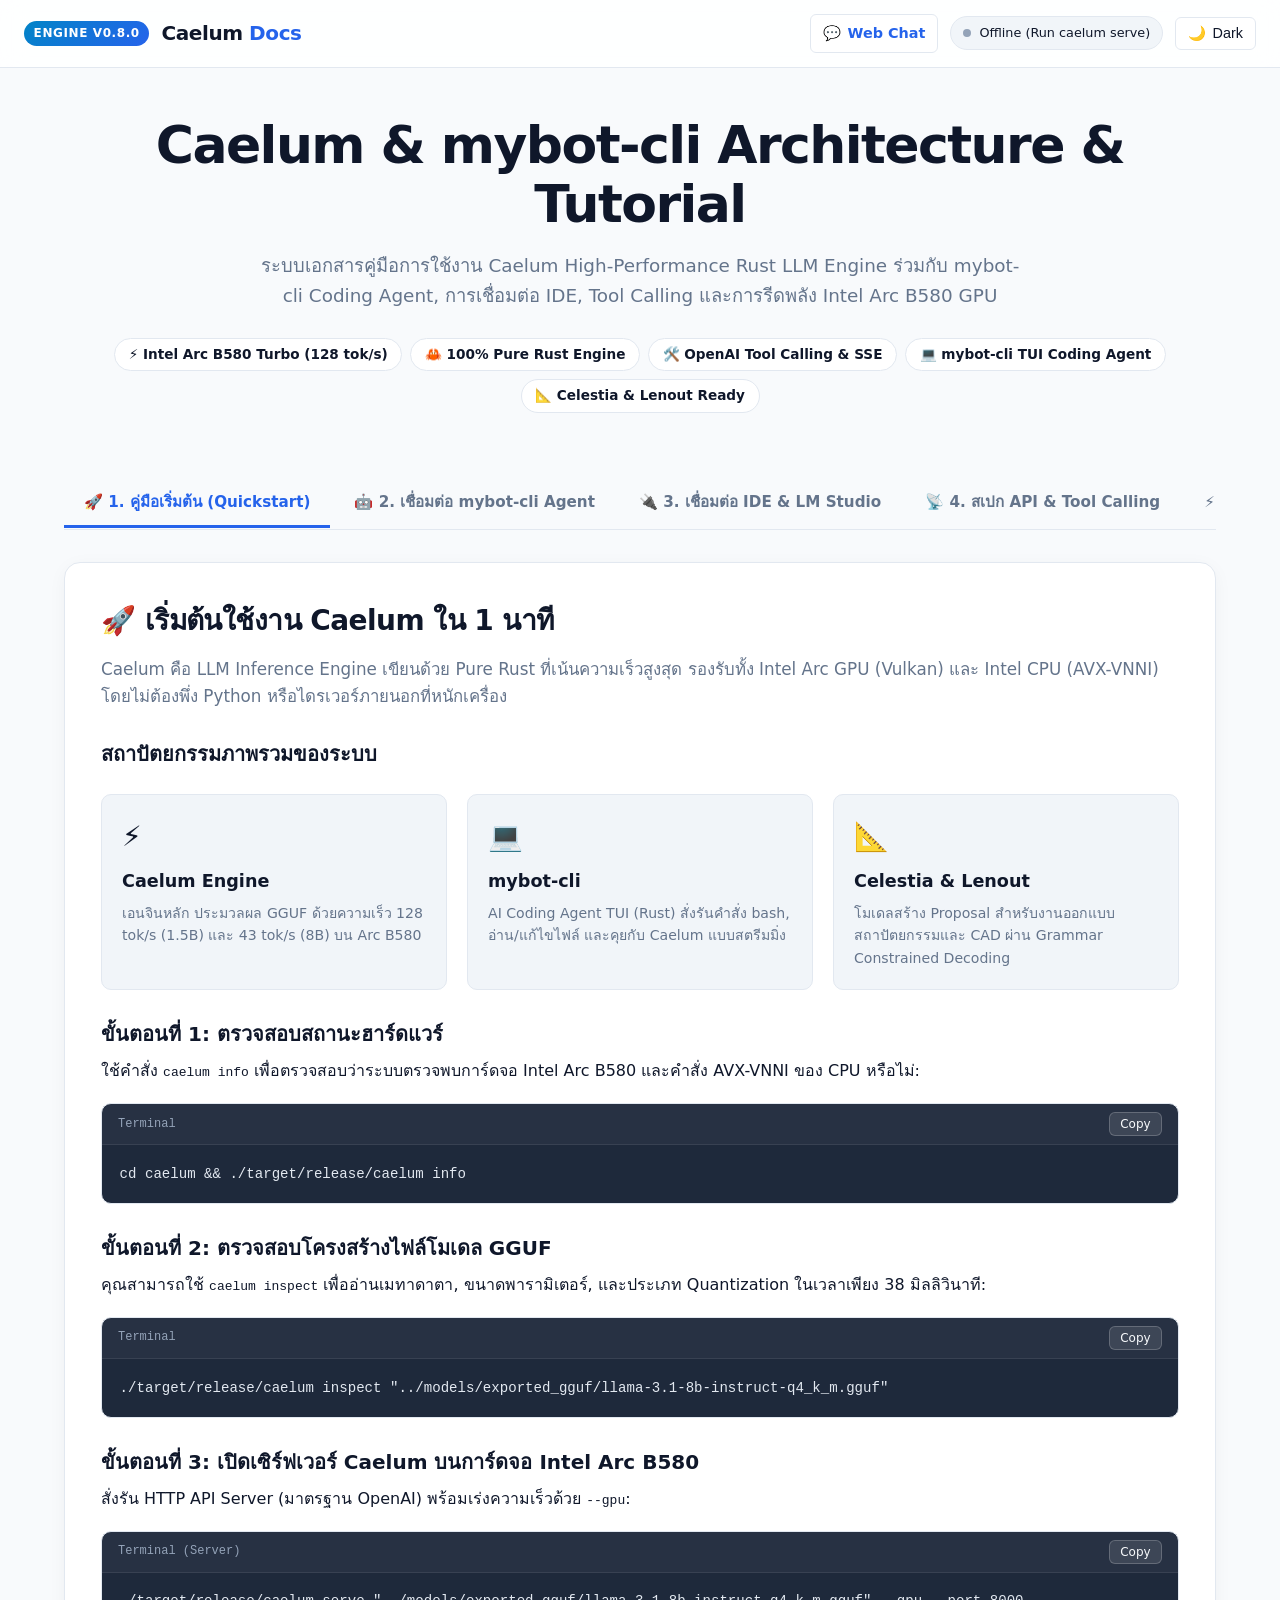
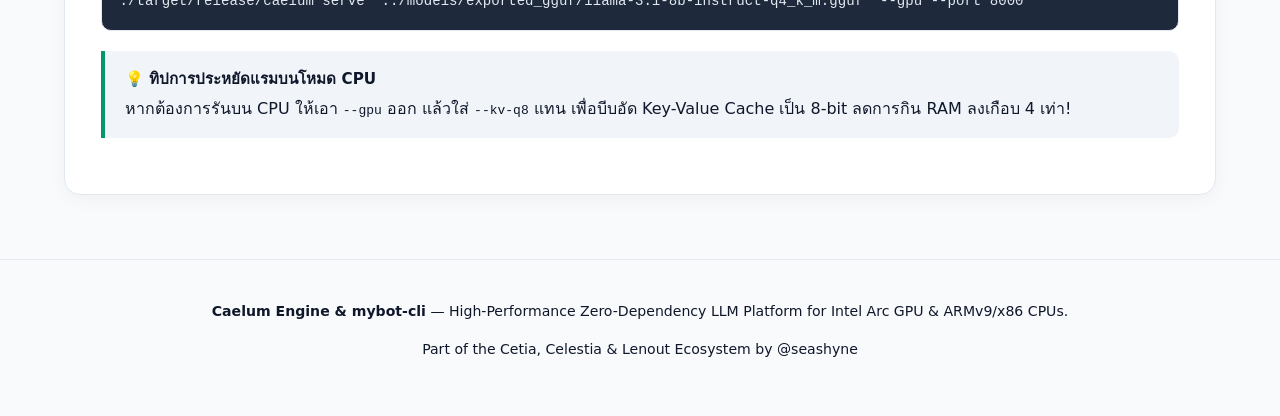
==== commit 74dcd4f6: "feat(chat): add Claude & ChatGPT-inspired Web Chat UI at GET / and /chat" ====
--- a/docs/index.html
+++ b/docs/index.html
@@ -584,6 +584,9 @@
       <div class="brand-title">Caelum <span>Docs</span></div>
     </a>
     <div class="header-actions">
+      <a href="/" class="theme-toggle-btn" style="text-decoration: none; font-weight: 600; color: var(--brand);">
+        <span>💬</span> <span>Web Chat</span>
+      </a>
       <div class="live-status" id="server-status-pill">
         <span class="status-dot" id="status-dot"></span>
         <span id="status-text">Checking Caelum...</span>
